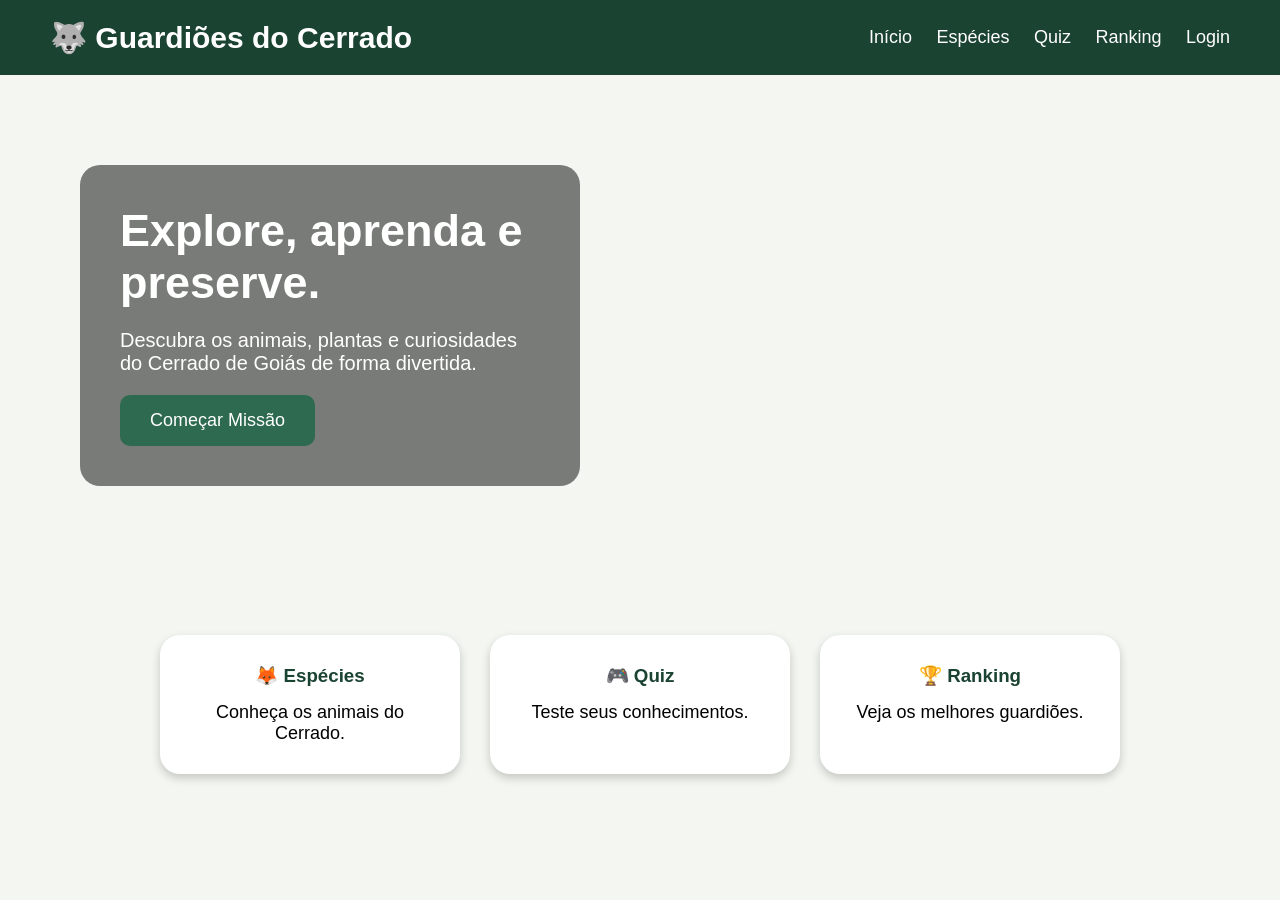
==== index.html @ c3212539 "Revert "Create authenticated home menu and integrate user progress" This reverts commit d0092c7e0112" ====
<!DOCTYPE html>
<html lang="pt-br">
<head>
    <meta charset="UTF-8">
    <meta name="viewport" content="width=device-width, initial-scale=1.0">
    <title>Guardiões do Cerrado</title>

    <link rel="stylesheet" href="style.css">
</head>
<body>

    <!-- MENU -->
    <header>
        <h1>🐺 Guardiões do Cerrado</h1>

        <nav>
            <a href="index.html">Início</a>
            <a href="">Espécies</a>
            <a href="quiz.html">Quiz</a>
            <a href="">Ranking</a>
            <a href="login.html">Login</a>
        </nav>
    </header>

    <!-- BANNER -->
    <section class="banner">

        <div class="texto-banner">
            <h2>Explore, aprenda e preserve.</h2>

            <p>
                Descubra os animais, plantas e curiosidades
                do Cerrado de Goiás de forma divertida.
            </p>

            <a class="botao" href="login.html">Começar Missão</a>
        </div>

    </section>

    <!-- CARDS -->
    <section class="cards">

        <div class="card">
            <h3>🦊 Espécies</h3>
            <p>Conheça os animais do Cerrado.</p>
        </div>

        <div class="card">
            <h3>🎮 Quiz</h3>
            <p>Teste seus conhecimentos.</p>
        </div>

        <div class="card">
            <h3>🏆 Ranking</h3>
            <p>Veja os melhores guardiões.</p>
        </div>

    </section>

</body>
</html>
---- style.css ----
/* RESET */

*{
    margin: 0;
    padding: 0;
    box-sizing: border-box;
}

/* BODY */

body{
    font-family: Arial, Helvetica, sans-serif;
    background-color: #f4f7f1;
}

/* MENU */

header{
    background-color: #1b4332;
    color: white;

    display: flex;
    justify-content: space-between;
    align-items: center;

    padding: 20px 50px;
}

header h1{
    font-size: 30px;
}

nav a{
    color: white;
    text-decoration: none;

    margin-left: 20px;
    font-size: 18px;

    transition: 0.3s;
}

nav a:hover{
    color: #95d5b2;
}

/* BANNER */

.banner{
    height: 500px;

    background-image: url("https://images.unsplash.com/photo-1506744038136-46273834b3fb");

    background-size: cover;
    background-position: center;

    display: flex;
    align-items: center;

    padding-left: 80px;
}

.texto-banner{
    background-color: rgba(0,0,0,0.5);

    padding: 40px;

    border-radius: 20px;

    color: white;

    width: 500px;
}

.texto-banner h2{
    font-size: 45px;
    margin-bottom: 20px;
}

.texto-banner p{
    font-size: 20px;
    margin-bottom: 20px;
}

button{
    background-color: #2d6a4f;
    color: white;

    border: none;

    padding: 15px 30px;

    border-radius: 10px;

    font-size: 18px;

    cursor: pointer;

    transition: 0.3s;
}

button:hover{
    background-color: #40916c;
}

/* CARDS */

.cards{
    display: flex;
    justify-content: center;
    gap: 30px;

    margin-top: 60px;
    padding-bottom: 60px;
}

.card{
    background-color: white;

    width: 300px;

    padding: 30px;

    border-radius: 20px;

    text-align: center;

    box-shadow: 0px 4px 10px rgba(0,0,0,0.2);

    transition: 0.3s;
}

.card:hover{
    transform: translateY(-10px);
}

.card h3{
    margin-bottom: 15px;
    color: #1b4332;
}

.card p{
    font-size: 18px;
}

.botao{
    display: inline-block;
    background-color: #2d6a4f;
    color: white;

    border: none;

    padding: 15px 30px;

    border-radius: 10px;

    font-size: 18px;
    text-decoration: none;

    cursor: pointer;

    transition: 0.3s;
}

.botao:hover{
    background-color: #40916c;
}

/* LOGIN E CADASTRO */

.auth-page{
    min-height: calc(100vh - 78px);
    padding: 70px 50px;

    background:
        linear-gradient(rgba(27,67,50,0.86), rgba(27,67,50,0.76)),
        url("https://images.unsplash.com/photo-1500530855697-b586d89ba3ee");
    background-size: cover;
    background-position: center;

    display: flex;
    align-items: center;
    justify-content: center;
    gap: 45px;
}

.auth-intro{
    width: 430px;
    color: white;
}

.auth-tag{
    display: inline-block;
    background-color: #95d5b2;
    color: #1b4332;

    padding: 8px 14px;
    border-radius: 999px;

    font-weight: bold;
    margin-bottom: 18px;
}

.auth-intro h2{
    font-size: 42px;
    margin-bottom: 18px;
}

.auth-intro p{
    font-size: 19px;
    line-height: 1.6;
}

.auth-container{
    display: flex;
    gap: 28px;
}

.auth-card{
    width: 320px;
    background-color: #ffffff;

    padding: 32px;
    border-radius: 22px;

    box-shadow: 0px 10px 30px rgba(0,0,0,0.28);
}

.auth-card.destaque{
    border-top: 8px solid #95d5b2;
}

.auth-card h3{
    color: #1b4332;
    font-size: 28px;
    margin-bottom: 10px;
}

.auth-card p{
    color: #52796f;
    margin-bottom: 22px;
    line-height: 1.4;
}

.auth-card label{
    display: block;
    color: #1b4332;
    font-weight: bold;
    margin-bottom: 8px;
}

.auth-card input{
    width: 100%;
    padding: 13px 14px;
    margin-bottom: 18px;

    border: 2px solid #d8f3dc;
    border-radius: 10px;

    font-size: 16px;
    outline: none;

    transition: 0.3s;
}

.auth-card input:focus{
    border-color: #40916c;
    box-shadow: 0px 0px 0px 4px rgba(149,213,178,0.32);
}

.auth-card button{
    width: 100%;
    margin-top: 4px;
}

.auth-link{
    display: block;
    margin-top: 16px;

    color: #2d6a4f;
    text-align: center;
    text-decoration: none;
    font-weight: bold;
}

.auth-link:hover{
    color: #40916c;
}

@media (max-width: 1000px){
    .auth-page{
        flex-direction: column;
        align-items: stretch;
    }

    .auth-intro{
        width: 100%;
        text-align: center;
    }

    .auth-container{
        justify-content: center;
        flex-wrap: wrap;
    }
}

@media (max-width: 700px){
    header{
        flex-direction: column;
        gap: 18px;
        padding: 20px;
        text-align: center;
    }

    nav a{
        display: inline-block;
        margin: 6px 8px;
    }

    .banner{
        padding: 30px;
    }

    .texto-banner{
        width: 100%;
    }

    .texto-banner h2,
    .auth-intro h2{
        font-size: 34px;
    }

    .cards{
        flex-direction: column;
        align-items: center;
        padding: 0 20px 50px;
    }

    .auth-page{
        padding: 45px 20px;
    }

    .auth-card{
        width: 100%;
    }
}

.auth-feedback{
    margin-top: 16px;
    font-weight: bold;
    color: white;
}

.auth-feedback.success{
    color: #d8f3dc;
}

.auth-feedback.error{
    color: #ffadad;
}

.quiz-page{
    min-height: calc(100vh - 78px);
    padding: 50px 24px;
}

.quiz-header{
    max-width: 900px;
    margin: 0 auto 30px;
    background-color: #1b4332;
    color: white;
    padding: 28px;
    border-radius: 18px;
}

.quiz-header p{ margin: 10px 0 18px; }

.quiz-container{
    max-width: 900px;
    margin: 0 auto;
    display: grid;
    gap: 18px;
}

.quiz-card{
    background: white;
    border-radius: 18px;
    padding: 24px;
    box-shadow: 0px 4px 12px rgba(0,0,0,0.16);
}

.quiz-card h3{ color: #1b4332; margin-bottom: 14px; }
.quiz-card label{ display:block; margin: 10px 0; font-size: 17px; }

.quiz-resultado{
    font-size: 22px;
    font-weight: bold;
    color: #1b4332;
    text-align: center;
    margin-top: 6px;
}
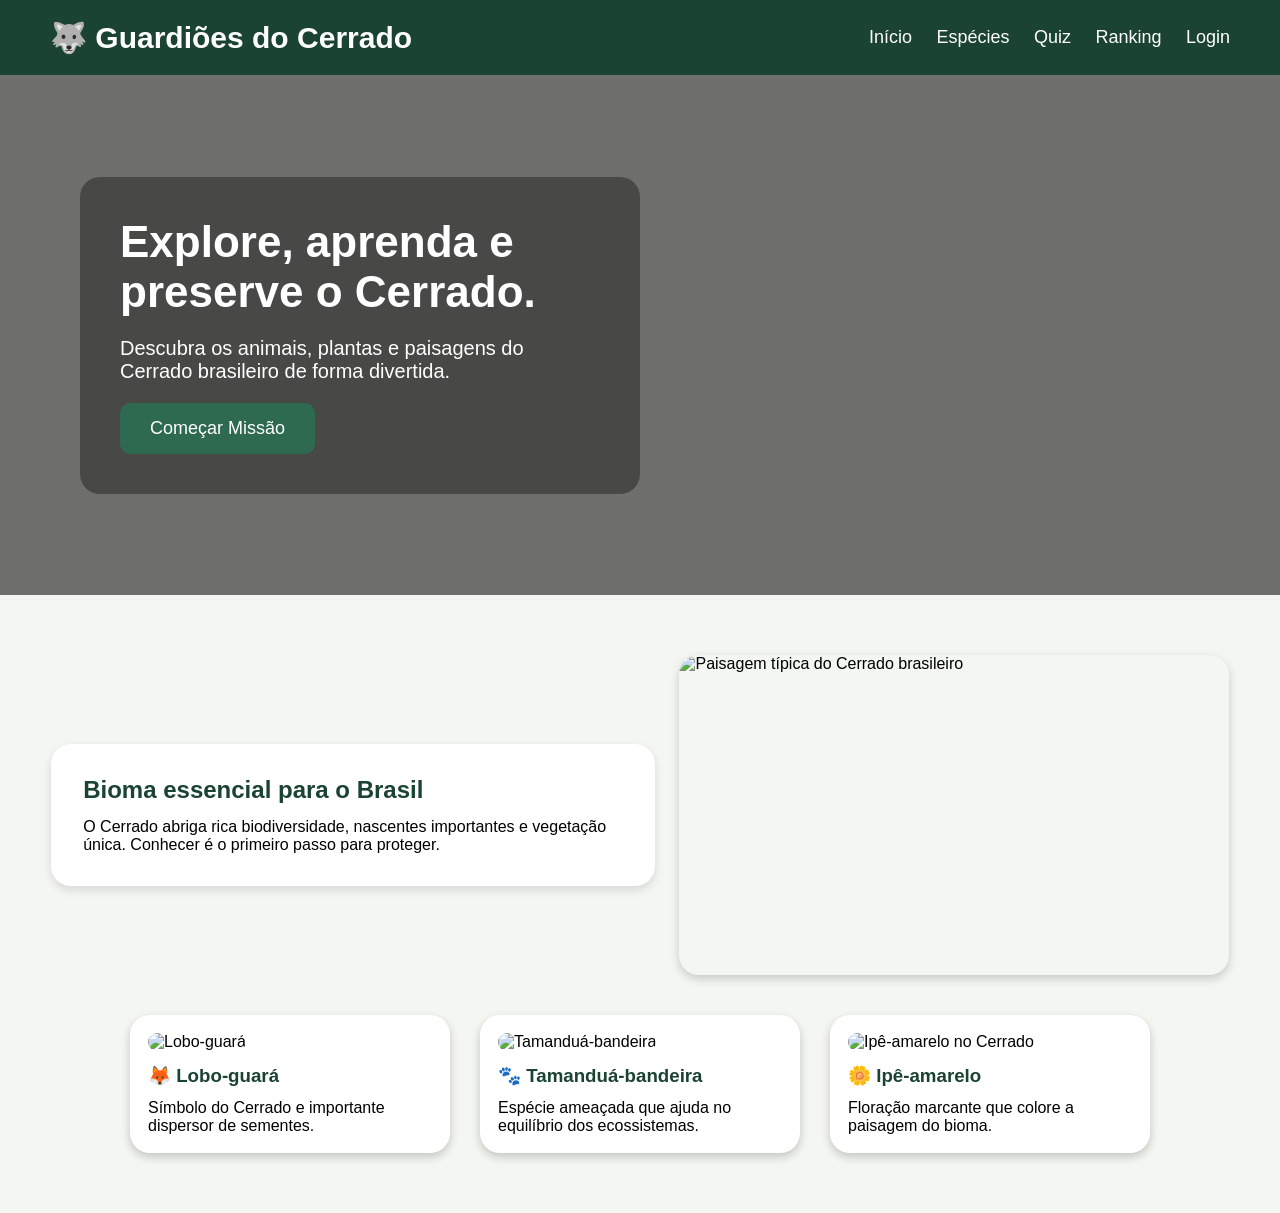
==== commit 46658b57: "Replace site images with real Cerrado photos and improve banner overlay" ====
--- a/index.html
+++ b/index.html
@@ -4,59 +4,59 @@
     <meta charset="UTF-8">
     <meta name="viewport" content="width=device-width, initial-scale=1.0">
     <title>Guardiões do Cerrado</title>
-
     <link rel="stylesheet" href="style.css">
 </head>
 <body>
-
-    <!-- MENU -->
     <header>
         <h1>🐺 Guardiões do Cerrado</h1>
-
         <nav>
-            <a href="index.html">Início</a>
-            <a href="">Espécies</a>
-            <a href="quiz.html">Quiz</a>
-            <a href="">Ranking</a>
-            <a href="login.html">Login</a>
+            <a href="#">Início</a>
+            <a href="#">Espécies</a>
+            <a href="#">Quiz</a>
+            <a href="#">Ranking</a>
+            <a href="#">Login</a>
         </nav>
     </header>
 
-    <!-- BANNER -->
     <section class="banner">
-
         <div class="texto-banner">
-            <h2>Explore, aprenda e preserve.</h2>
-
+            <h2>Explore, aprenda e preserve o Cerrado.</h2>
             <p>
-                Descubra os animais, plantas e curiosidades
-                do Cerrado de Goiás de forma divertida.
+                Descubra os animais, plantas e paisagens do Cerrado brasileiro de forma divertida.
             </p>
-
-            <a class="botao" href="login.html">Começar Missão</a>
+            <button>Começar Missão</button>
         </div>
-
     </section>
 
-    <!-- CARDS -->
+    <section class="destaque-cerrado">
+        <div class="destaque-texto">
+            <h2>Bioma essencial para o Brasil</h2>
+            <p>
+                O Cerrado abriga rica biodiversidade, nascentes importantes e vegetação única.
+                Conhecer é o primeiro passo para proteger.
+            </p>
+        </div>
+        <img src="https://images.unsplash.com/photo-1472396961693-142e6e269027?auto=format&fit=crop&w=1400&q=80" alt="Paisagem típica do Cerrado brasileiro">
+    </section>
+
     <section class="cards">
-
         <div class="card">
-            <h3>🦊 Espécies</h3>
-            <p>Conheça os animais do Cerrado.</p>
+            <img src="https://upload.wikimedia.org/wikipedia/commons/5/58/Chrysocyon_brachyurus.jpg" alt="Lobo-guará">
+            <h3>🦊 Lobo-guará</h3>
+            <p>Símbolo do Cerrado e importante dispersor de sementes.</p>
         </div>
 
         <div class="card">
-            <h3>🎮 Quiz</h3>
-            <p>Teste seus conhecimentos.</p>
+            <img src="https://upload.wikimedia.org/wikipedia/commons/2/2a/Myrmecophaga_tridactyla2.jpg" alt="Tamanduá-bandeira">
+            <h3>🐾 Tamanduá-bandeira</h3>
+            <p>Espécie ameaçada que ajuda no equilíbrio dos ecossistemas.</p>
         </div>
 
         <div class="card">
-            <h3>🏆 Ranking</h3>
-            <p>Veja os melhores guardiões.</p>
+            <img src="https://upload.wikimedia.org/wikipedia/commons/5/51/Handroanthus_albus_IP%C3%8A-AMARELO.JPG" alt="Ipê-amarelo no Cerrado">
+            <h3>🌼 Ipê-amarelo</h3>
+            <p>Floração marcante que colore a paisagem do bioma.</p>
         </div>
-
     </section>
-
 </body>
-</html>+</html>
--- a/style.css
+++ b/style.css
@@ -1,401 +1,160 @@
-/* RESET */
-
-*{
-    margin: 0;
-    padding: 0;
-    box-sizing: border-box;
-}
-
-/* BODY */
-
-body{
-    font-family: Arial, Helvetica, sans-serif;
-    background-color: #f4f7f1;
-}
-
-/* MENU */
-
-header{
-    background-color: #1b4332;
-    color: white;
-
-    display: flex;
-    justify-content: space-between;
-    align-items: center;
-
-    padding: 20px 50px;
-}
-
-header h1{
-    font-size: 30px;
-}
-
-nav a{
-    color: white;
-    text-decoration: none;
-
-    margin-left: 20px;
-    font-size: 18px;
-
-    transition: 0.3s;
-}
-
-nav a:hover{
-    color: #95d5b2;
-}
-
-/* BANNER */
-
-.banner{
-    height: 500px;
-
-    background-image: url("https://images.unsplash.com/photo-1506744038136-46273834b3fb");
-
-    background-size: cover;
-    background-position: center;
-
-    display: flex;
-    align-items: center;
-
-    padding-left: 80px;
-}
-
-.texto-banner{
-    background-color: rgba(0,0,0,0.5);
-
-    padding: 40px;
-
-    border-radius: 20px;
-
-    color: white;
-
-    width: 500px;
-}
-
-.texto-banner h2{
-    font-size: 45px;
-    margin-bottom: 20px;
-}
-
-.texto-banner p{
-    font-size: 20px;
-    margin-bottom: 20px;
-}
-
-button{
-    background-color: #2d6a4f;
-    color: white;
-
-    border: none;
-
-    padding: 15px 30px;
-
-    border-radius: 10px;
-
-    font-size: 18px;
-
-    cursor: pointer;
-
-    transition: 0.3s;
-}
-
-button:hover{
-    background-color: #40916c;
-}
-
-/* CARDS */
-
-.cards{
-    display: flex;
-    justify-content: center;
-    gap: 30px;
-
-    margin-top: 60px;
-    padding-bottom: 60px;
-}
-
-.card{
-    background-color: white;
-
-    width: 300px;
-
-    padding: 30px;
-
-    border-radius: 20px;
-
-    text-align: center;
-
-    box-shadow: 0px 4px 10px rgba(0,0,0,0.2);
-
-    transition: 0.3s;
-}
-
-.card:hover{
-    transform: translateY(-10px);
-}
-
-.card h3{
-    margin-bottom: 15px;
-    color: #1b4332;
-}
-
-.card p{
-    font-size: 18px;
-}
-
-.botao{
-    display: inline-block;
-    background-color: #2d6a4f;
-    color: white;
-
-    border: none;
-
-    padding: 15px 30px;
-
-    border-radius: 10px;
-
-    font-size: 18px;
-    text-decoration: none;
-
-    cursor: pointer;
-
-    transition: 0.3s;
-}
-
-.botao:hover{
-    background-color: #40916c;
-}
-
-/* LOGIN E CADASTRO */
-
-.auth-page{
-    min-height: calc(100vh - 78px);
-    padding: 70px 50px;
-
-    background:
-        linear-gradient(rgba(27,67,50,0.86), rgba(27,67,50,0.76)),
-        url("https://images.unsplash.com/photo-1500530855697-b586d89ba3ee");
-    background-size: cover;
-    background-position: center;
-
-    display: flex;
-    align-items: center;
-    justify-content: center;
-    gap: 45px;
-}
-
-.auth-intro{
-    width: 430px;
-    color: white;
-}
-
-.auth-tag{
-    display: inline-block;
-    background-color: #95d5b2;
-    color: #1b4332;
-
-    padding: 8px 14px;
-    border-radius: 999px;
-
-    font-weight: bold;
-    margin-bottom: 18px;
-}
-
-.auth-intro h2{
-    font-size: 42px;
-    margin-bottom: 18px;
-}
-
-.auth-intro p{
-    font-size: 19px;
-    line-height: 1.6;
-}
-
-.auth-container{
-    display: flex;
-    gap: 28px;
-}
-
-.auth-card{
-    width: 320px;
-    background-color: #ffffff;
-
-    padding: 32px;
-    border-radius: 22px;
-
-    box-shadow: 0px 10px 30px rgba(0,0,0,0.28);
-}
-
-.auth-card.destaque{
-    border-top: 8px solid #95d5b2;
-}
-
-.auth-card h3{
-    color: #1b4332;
-    font-size: 28px;
-    margin-bottom: 10px;
-}
-
-.auth-card p{
-    color: #52796f;
-    margin-bottom: 22px;
-    line-height: 1.4;
-}
-
-.auth-card label{
-    display: block;
-    color: #1b4332;
-    font-weight: bold;
-    margin-bottom: 8px;
-}
-
-.auth-card input{
-    width: 100%;
-    padding: 13px 14px;
-    margin-bottom: 18px;
-
-    border: 2px solid #d8f3dc;
-    border-radius: 10px;
-
-    font-size: 16px;
-    outline: none;
-
-    transition: 0.3s;
-}
-
-.auth-card input:focus{
-    border-color: #40916c;
-    box-shadow: 0px 0px 0px 4px rgba(149,213,178,0.32);
-}
-
-.auth-card button{
-    width: 100%;
-    margin-top: 4px;
-}
-
-.auth-link{
-    display: block;
-    margin-top: 16px;
-
-    color: #2d6a4f;
-    text-align: center;
-    text-decoration: none;
-    font-weight: bold;
-}
-
-.auth-link:hover{
-    color: #40916c;
-}
-
-@media (max-width: 1000px){
-    .auth-page{
-        flex-direction: column;
-        align-items: stretch;
-    }
-
-    .auth-intro{
-        width: 100%;
-        text-align: center;
-    }
-
-    .auth-container{
-        justify-content: center;
-        flex-wrap: wrap;
-    }
-}
-
-@media (max-width: 700px){
-    header{
-        flex-direction: column;
-        gap: 18px;
-        padding: 20px;
-        text-align: center;
-    }
-
-    nav a{
-        display: inline-block;
-        margin: 6px 8px;
-    }
-
-    .banner{
-        padding: 30px;
-    }
-
-    .texto-banner{
-        width: 100%;
-    }
-
-    .texto-banner h2,
-    .auth-intro h2{
-        font-size: 34px;
-    }
-
-    .cards{
-        flex-direction: column;
-        align-items: center;
-        padding: 0 20px 50px;
-    }
-
-    .auth-page{
-        padding: 45px 20px;
-    }
-
-    .auth-card{
-        width: 100%;
-    }
-}
-
-.auth-feedback{
-    margin-top: 16px;
-    font-weight: bold;
-    color: white;
+*{
+    margin: 0;
+    padding: 0;
+    box-sizing: border-box;
 }
 
-.auth-feedback.success{
-    color: #d8f3dc;
+body{
+    font-family: Arial, Helvetica, sans-serif;
+    background-color: #f4f7f1;
 }
 
-.auth-feedback.error{
-    color: #ffadad;
+header{
+    background-color: #1b4332;
+    color: white;
+    display: flex;
+    justify-content: space-between;
+    align-items: center;
+    padding: 20px 50px;
 }
 
-.quiz-page{
-    min-height: calc(100vh - 78px);
-    padding: 50px 24px;
+header h1{ font-size: 30px; }
+
+nav a{
+    color: white;
+    text-decoration: none;
+    margin-left: 20px;
+    font-size: 18px;
+    transition: 0.3s;
 }
 
-.quiz-header{
-    max-width: 900px;
-    margin: 0 auto 30px;
-    background-color: #1b4332;
-    color: white;
-    padding: 28px;
-    border-radius: 18px;
+nav a:hover{ color: #95d5b2; }
+
+.banner{
+    min-height: 520px;
+    background-image:
+        linear-gradient(rgba(0,0,0,0.55), rgba(0,0,0,0.55)),
+        url("https://images.unsplash.com/photo-1511497584788-876760111969?auto=format&fit=crop&w=1800&q=80");
+    background-size: cover;
+    background-position: center;
+    display: flex;
+    align-items: center;
+    padding: 30px 80px;
 }
 
-.quiz-header p{ margin: 10px 0 18px; }
-
-.quiz-container{
-    max-width: 900px;
-    margin: 0 auto;
-    display: grid;
-    gap: 18px;
+.texto-banner{
+    background-color: rgba(0,0,0,0.35);
+    padding: 40px;
+    border-radius: 20px;
+    color: white;
+    width: 560px;
 }
 
-.quiz-card{
-    background: white;
-    border-radius: 18px;
-    padding: 24px;
-    box-shadow: 0px 4px 12px rgba(0,0,0,0.16);
+.texto-banner h2{
+    font-size: 44px;
+    margin-bottom: 20px;
 }
 
-.quiz-card h3{ color: #1b4332; margin-bottom: 14px; }
-.quiz-card label{ display:block; margin: 10px 0; font-size: 17px; }
+.texto-banner p{
+    font-size: 20px;
+    margin-bottom: 20px;
+}
 
-.quiz-resultado{
-    font-size: 22px;
-    font-weight: bold;
+button{
+    background-color: #2d6a4f;
+    color: white;
+    border: none;
+    padding: 15px 30px;
+    border-radius: 10px;
+    font-size: 18px;
+    cursor: pointer;
+    transition: 0.3s;
+}
+
+button:hover{ background-color: #40916c; }
+
+.destaque-cerrado{
+    margin: 60px auto 20px;
+    width: min(1200px, 92%);
+    display: grid;
+    grid-template-columns: 1.1fr 1fr;
+    gap: 24px;
+    align-items: center;
+}
+
+.destaque-texto{
+    background: white;
+    padding: 32px;
+    border-radius: 20px;
+    box-shadow: 0 4px 10px rgba(0,0,0,0.12);
+}
+
+.destaque-texto h2{
     color: #1b4332;
-    text-align: center;
-    margin-top: 6px;
+    margin-bottom: 14px;
 }
+
+.destaque-cerrado img{
+    width: 100%;
+    height: 320px;
+    object-fit: cover;
+    border-radius: 20px;
+    box-shadow: 0 4px 10px rgba(0,0,0,0.18);
+}
+
+.cards{
+    display: flex;
+    justify-content: center;
+    gap: 30px;
+    margin-top: 40px;
+    padding: 0 24px 60px;
+    flex-wrap: wrap;
+}
+
+.card{
+    background-color: white;
+    width: 320px;
+    padding: 18px;
+    border-radius: 20px;
+    text-align: left;
+    box-shadow: 0px 4px 10px rgba(0,0,0,0.2);
+    transition: 0.3s;
+}
+
+.card:hover{ transform: translateY(-10px); }
+
+.card img{
+    width: 100%;
+    height: 190px;
+    object-fit: cover;
+    border-radius: 14px;
+    margin-bottom: 14px;
+}
+
+.card h3{
+    margin-bottom: 12px;
+    color: #1b4332;
+}
+
+@media (max-width: 900px){
+    header{
+        flex-direction: column;
+        gap: 12px;
+        padding: 20px;
+    }
+
+    nav a{ margin: 0 8px; }
+
+    .banner{ padding: 20px; }
+
+    .texto-banner{
+        width: 100%;
+        max-width: 100%;
+    }
+
+    .texto-banner h2{ font-size: 34px; }
+
+    .destaque-cerrado{
+        grid-template-columns: 1fr;
+    }
+}
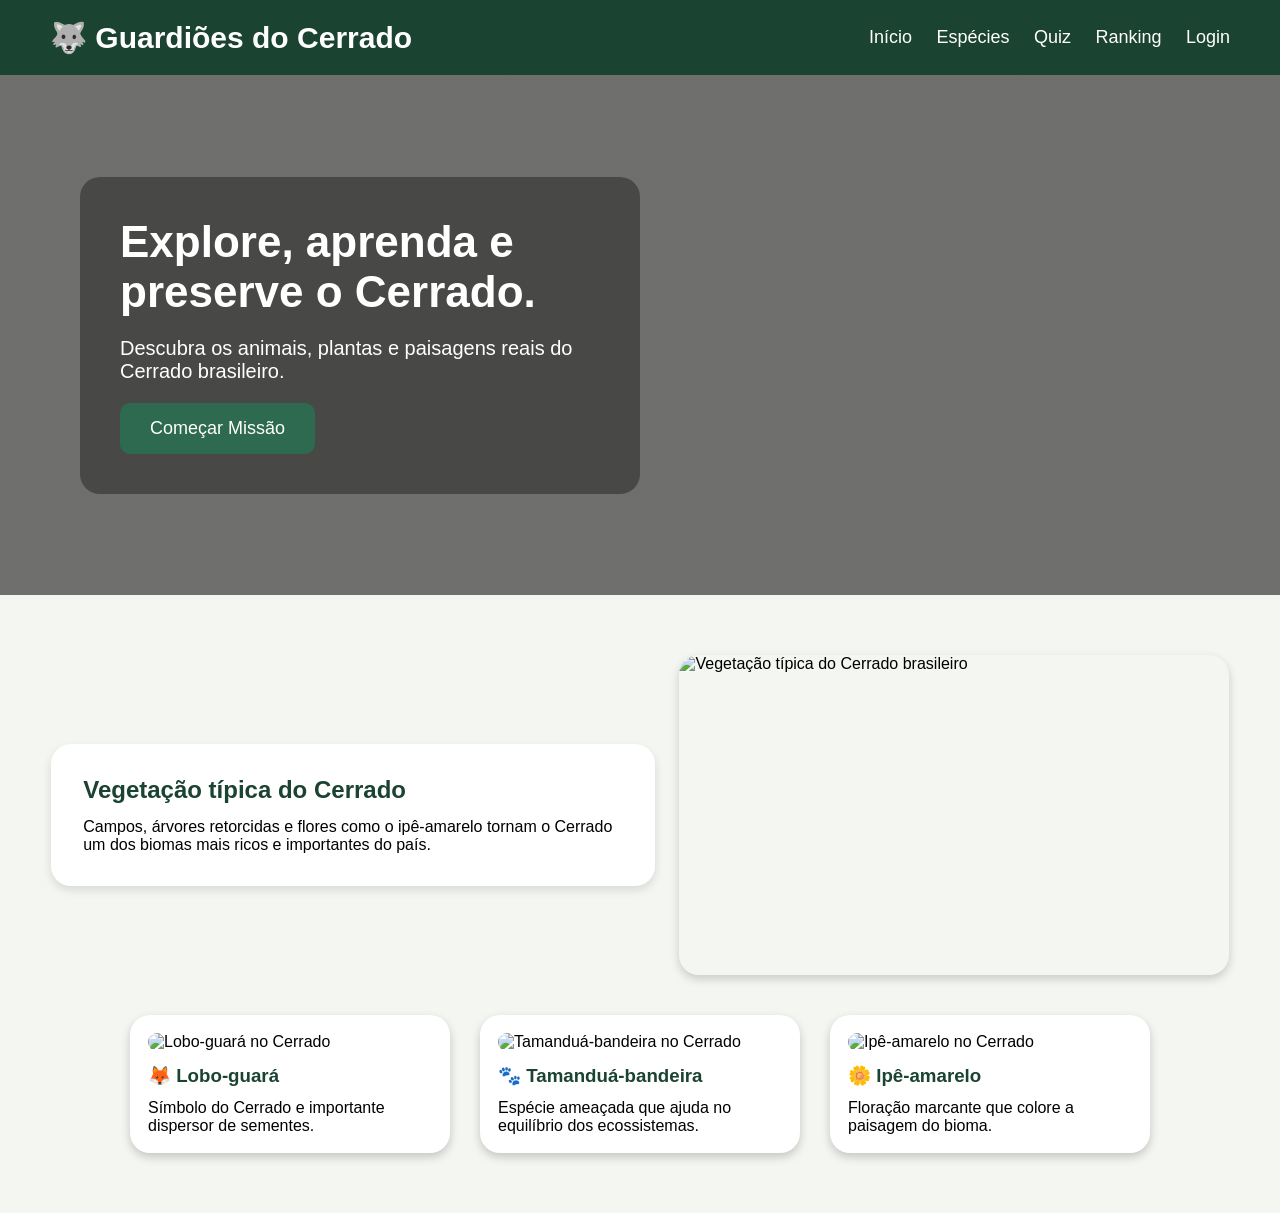
==== commit 303b5e53: "Replace all homepage images with real Cerrado references and stable links" ====
--- a/index.html
+++ b/index.html
@@ -22,7 +22,7 @@
         <div class="texto-banner">
             <h2>Explore, aprenda e preserve o Cerrado.</h2>
             <p>
-                Descubra os animais, plantas e paisagens do Cerrado brasileiro de forma divertida.
+                Descubra os animais, plantas e paisagens reais do Cerrado brasileiro.
             </p>
             <button>Começar Missão</button>
         </div>
@@ -30,24 +30,24 @@
 
     <section class="destaque-cerrado">
         <div class="destaque-texto">
-            <h2>Bioma essencial para o Brasil</h2>
+            <h2>Vegetação típica do Cerrado</h2>
             <p>
-                O Cerrado abriga rica biodiversidade, nascentes importantes e vegetação única.
-                Conhecer é o primeiro passo para proteger.
+                Campos, árvores retorcidas e flores como o ipê-amarelo tornam o Cerrado
+                um dos biomas mais ricos e importantes do país.
             </p>
         </div>
-        <img src="https://images.unsplash.com/photo-1472396961693-142e6e269027?auto=format&fit=crop&w=1400&q=80" alt="Paisagem típica do Cerrado brasileiro">
+        <img src="https://upload.wikimedia.org/wikipedia/commons/9/9b/Cerrado.jpg" alt="Vegetação típica do Cerrado brasileiro">
     </section>
 
     <section class="cards">
         <div class="card">
-            <img src="https://upload.wikimedia.org/wikipedia/commons/5/58/Chrysocyon_brachyurus.jpg" alt="Lobo-guará">
+            <img src="https://upload.wikimedia.org/wikipedia/commons/5/58/Chrysocyon_brachyurus.jpg" alt="Lobo-guará no Cerrado">
             <h3>🦊 Lobo-guará</h3>
             <p>Símbolo do Cerrado e importante dispersor de sementes.</p>
         </div>
 
         <div class="card">
-            <img src="https://upload.wikimedia.org/wikipedia/commons/2/2a/Myrmecophaga_tridactyla2.jpg" alt="Tamanduá-bandeira">
+            <img src="https://upload.wikimedia.org/wikipedia/commons/2/2a/Myrmecophaga_tridactyla2.jpg" alt="Tamanduá-bandeira no Cerrado">
             <h3>🐾 Tamanduá-bandeira</h3>
             <p>Espécie ameaçada que ajuda no equilíbrio dos ecossistemas.</p>
         </div>
--- a/style.css
+++ b/style.css
@@ -34,7 +34,7 @@
     min-height: 520px;
     background-image:
         linear-gradient(rgba(0,0,0,0.55), rgba(0,0,0,0.55)),
-        url("https://images.unsplash.com/photo-1511497584788-876760111969?auto=format&fit=crop&w=1800&q=80");
+        url("https://upload.wikimedia.org/wikipedia/commons/a/a9/Cerrado_Brazil.jpg");
     background-size: cover;
     background-position: center;
     display: flex;
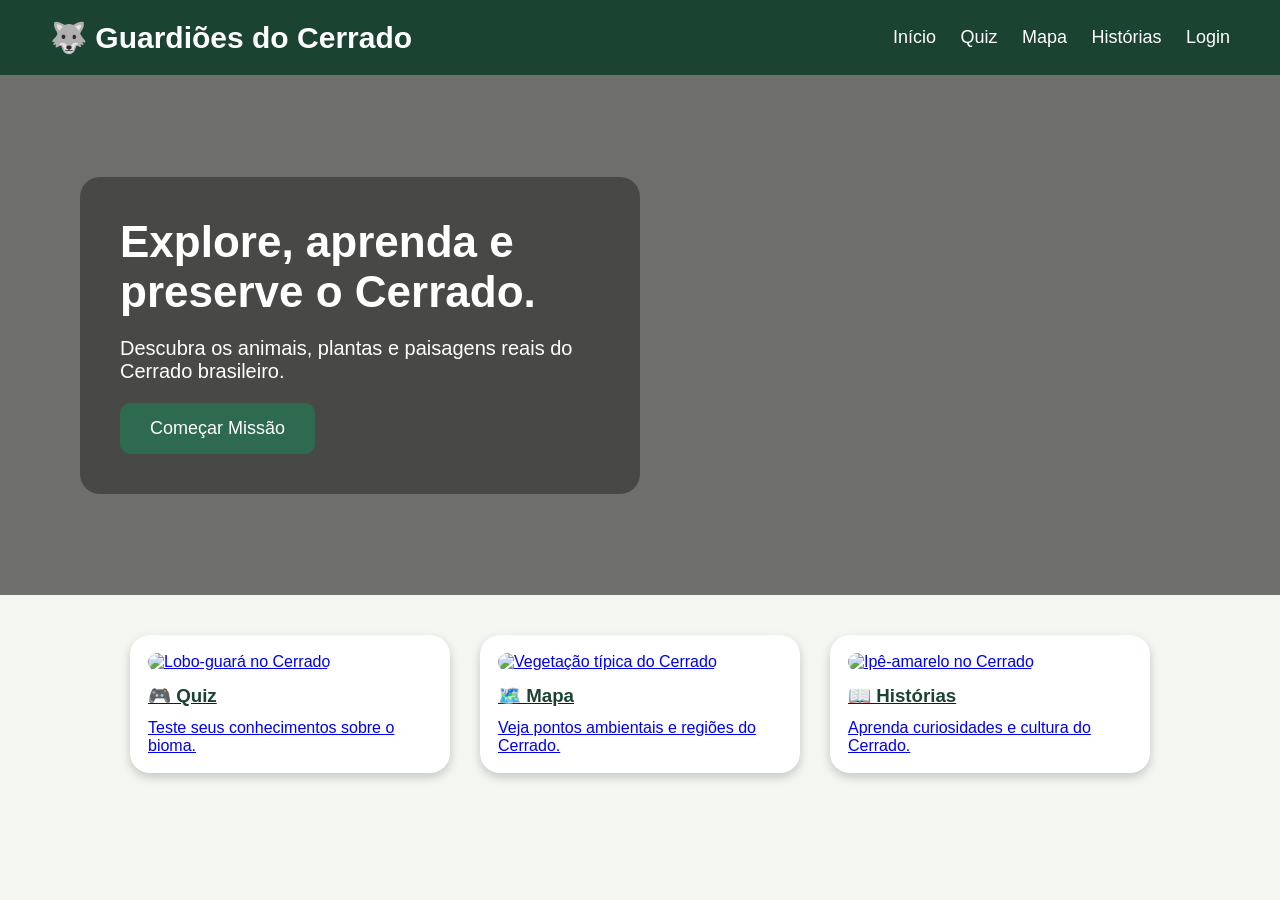
==== commit e1303502: "Fix broken navigation and restore working login/page routes" ====
--- a/index.html
+++ b/index.html
@@ -10,53 +10,38 @@
     <header>
         <h1>🐺 Guardiões do Cerrado</h1>
         <nav>
-            <a href="#">Início</a>
-            <a href="#">Espécies</a>
-            <a href="#">Quiz</a>
-            <a href="#">Ranking</a>
-            <a href="#">Login</a>
+            <a href="/">Início</a>
+            <a href="/quiz">Quiz</a>
+            <a href="/mapa">Mapa</a>
+            <a href="/historias">Histórias</a>
+            <a href="/login">Login</a>
         </nav>
     </header>
 
     <section class="banner">
         <div class="texto-banner">
             <h2>Explore, aprenda e preserve o Cerrado.</h2>
-            <p>
-                Descubra os animais, plantas e paisagens reais do Cerrado brasileiro.
-            </p>
-            <button>Começar Missão</button>
+            <p>Descubra os animais, plantas e paisagens reais do Cerrado brasileiro.</p>
+            <a class="botao" href="/login">Começar Missão</a>
         </div>
     </section>
 
-    <section class="destaque-cerrado">
-        <div class="destaque-texto">
-            <h2>Vegetação típica do Cerrado</h2>
-            <p>
-                Campos, árvores retorcidas e flores como o ipê-amarelo tornam o Cerrado
-                um dos biomas mais ricos e importantes do país.
-            </p>
-        </div>
-        <img src="https://upload.wikimedia.org/wikipedia/commons/9/9b/Cerrado.jpg" alt="Vegetação típica do Cerrado brasileiro">
-    </section>
-
     <section class="cards">
-        <div class="card">
+        <a class="card" href="/quiz">
             <img src="https://upload.wikimedia.org/wikipedia/commons/5/58/Chrysocyon_brachyurus.jpg" alt="Lobo-guará no Cerrado">
-            <h3>🦊 Lobo-guará</h3>
-            <p>Símbolo do Cerrado e importante dispersor de sementes.</p>
-        </div>
-
-        <div class="card">
-            <img src="https://upload.wikimedia.org/wikipedia/commons/2/2a/Myrmecophaga_tridactyla2.jpg" alt="Tamanduá-bandeira no Cerrado">
-            <h3>🐾 Tamanduá-bandeira</h3>
-            <p>Espécie ameaçada que ajuda no equilíbrio dos ecossistemas.</p>
-        </div>
-
-        <div class="card">
+            <h3>🎮 Quiz</h3>
+            <p>Teste seus conhecimentos sobre o bioma.</p>
+        </a>
+        <a class="card" href="/mapa">
+            <img src="https://upload.wikimedia.org/wikipedia/commons/9/9b/Cerrado.jpg" alt="Vegetação típica do Cerrado">
+            <h3>🗺️ Mapa</h3>
+            <p>Veja pontos ambientais e regiões do Cerrado.</p>
+        </a>
+        <a class="card" href="/historias">
             <img src="https://upload.wikimedia.org/wikipedia/commons/5/51/Handroanthus_albus_IP%C3%8A-AMARELO.JPG" alt="Ipê-amarelo no Cerrado">
-            <h3>🌼 Ipê-amarelo</h3>
-            <p>Floração marcante que colore a paisagem do bioma.</p>
-        </div>
+            <h3>📖 Histórias</h3>
+            <p>Aprenda curiosidades e cultura do Cerrado.</p>
+        </a>
     </section>
 </body>
 </html>
--- a/style.css
+++ b/style.css
@@ -158,3 +158,17 @@
         grid-template-columns: 1fr;
     }
 }
+
+.botao{display:inline-block;background-color:#2d6a4f;color:#fff;border:none;padding:15px 30px;border-radius:10px;font-size:18px;text-decoration:none;transition:.3s;}
+.botao:hover{background-color:#40916c;}
+
+.auth-page{min-height:calc(100vh - 80px);padding:40px 20px;display:flex;gap:20px;justify-content:center;align-items:flex-start;background:linear-gradient(rgba(27,67,50,.75),rgba(27,67,50,.75)),url("https://upload.wikimedia.org/wikipedia/commons/a/a9/Cerrado_Brazil.jpg") center/cover;}
+.auth-intro{max-width:420px;color:#fff;}
+.auth-tag{display:inline-block;background:#ffd166;color:#3f2f00;padding:6px 12px;border-radius:999px;margin-bottom:12px;font-weight:bold;}
+.auth-container{display:flex;flex-wrap:wrap;gap:16px;}
+.auth-card{background:#fff;padding:24px;border-radius:16px;box-shadow:0 8px 20px rgba(0,0,0,.2);width:min(360px,100%);}
+.auth-card label{display:block;margin:10px 0 6px;color:#1b4332;font-weight:bold;}
+.auth-card input{width:100%;padding:12px;border:2px solid #d8f3dc;border-radius:10px;}
+.auth-feedback{margin-top:12px;font-weight:bold;}
+.auth-feedback.success{color:#2d6a4f;}
+.auth-feedback.error{color:#b00020;}
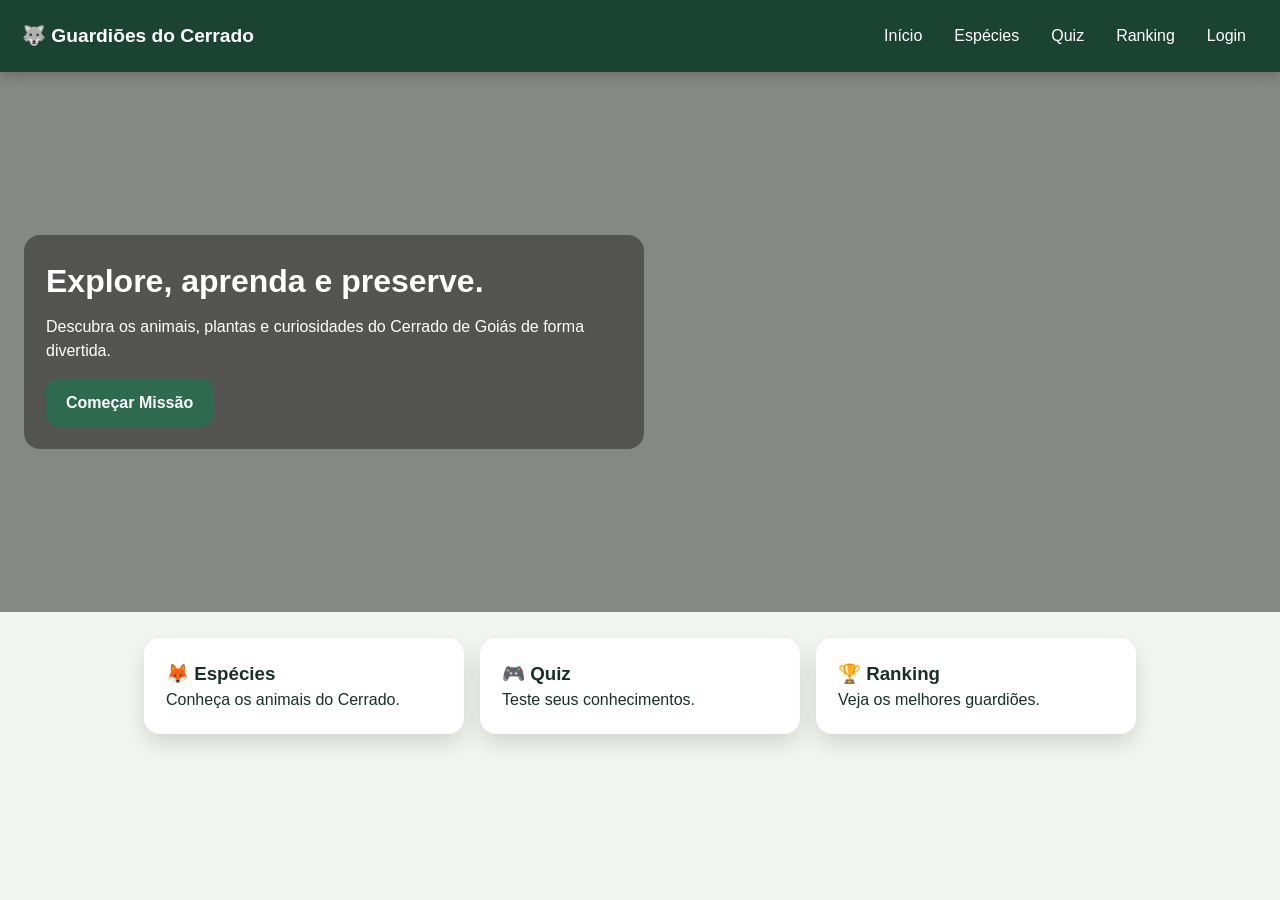
==== commit 43cca053: "Revert "Replace site images with real Cerrado photos and improve banner overlay" This reverts commit" ====
--- a/index.html
+++ b/index.html
@@ -4,44 +4,59 @@
     <meta charset="UTF-8">
     <meta name="viewport" content="width=device-width, initial-scale=1.0">
     <title>Guardiões do Cerrado</title>
+
     <link rel="stylesheet" href="style.css">
 </head>
 <body>
+
+    <!-- MENU -->
     <header>
         <h1>🐺 Guardiões do Cerrado</h1>
+
         <nav>
-            <a href="/">Início</a>
-            <a href="/quiz">Quiz</a>
-            <a href="/mapa">Mapa</a>
-            <a href="/historias">Histórias</a>
-            <a href="/login">Login</a>
+            <a href="index.html">Início</a>
+            <a href="">Espécies</a>
+            <a href="quiz.html">Quiz</a>
+            <a href="">Ranking</a>
+            <a href="login.html">Login</a>
         </nav>
     </header>
 
+    <!-- BANNER -->
     <section class="banner">
+
         <div class="texto-banner">
-            <h2>Explore, aprenda e preserve o Cerrado.</h2>
-            <p>Descubra os animais, plantas e paisagens reais do Cerrado brasileiro.</p>
-            <a class="botao" href="/login">Começar Missão</a>
+            <h2>Explore, aprenda e preserve.</h2>
+
+            <p>
+                Descubra os animais, plantas e curiosidades
+                do Cerrado de Goiás de forma divertida.
+            </p>
+
+            <a class="botao" href="login.html">Começar Missão</a>
         </div>
+
     </section>
 
+    <!-- CARDS -->
     <section class="cards">
-        <a class="card" href="/quiz">
-            <img src="https://upload.wikimedia.org/wikipedia/commons/5/58/Chrysocyon_brachyurus.jpg" alt="Lobo-guará no Cerrado">
+
+        <div class="card">
+            <h3>🦊 Espécies</h3>
+            <p>Conheça os animais do Cerrado.</p>
+        </div>
+
+        <div class="card">
             <h3>🎮 Quiz</h3>
-            <p>Teste seus conhecimentos sobre o bioma.</p>
-        </a>
-        <a class="card" href="/mapa">
-            <img src="https://upload.wikimedia.org/wikipedia/commons/9/9b/Cerrado.jpg" alt="Vegetação típica do Cerrado">
-            <h3>🗺️ Mapa</h3>
-            <p>Veja pontos ambientais e regiões do Cerrado.</p>
-        </a>
-        <a class="card" href="/historias">
-            <img src="https://upload.wikimedia.org/wikipedia/commons/5/51/Handroanthus_albus_IP%C3%8A-AMARELO.JPG" alt="Ipê-amarelo no Cerrado">
-            <h3>📖 Histórias</h3>
-            <p>Aprenda curiosidades e cultura do Cerrado.</p>
-        </a>
+            <p>Teste seus conhecimentos.</p>
+        </div>
+
+        <div class="card">
+            <h3>🏆 Ranking</h3>
+            <p>Veja os melhores guardiões.</p>
+        </div>
+
     </section>
+
 </body>
-</html>
+</html>
--- a/style.css
+++ b/style.css
@@ -1,174 +1,546 @@
-*{
-    margin: 0;
-    padding: 0;
-    box-sizing: border-box;
-}
-
-body{
-    font-family: Arial, Helvetica, sans-serif;
-    background-color: #f4f7f1;
-}
-
-header{
-    background-color: #1b4332;
-    color: white;
-    display: flex;
-    justify-content: space-between;
-    align-items: center;
-    padding: 20px 50px;
-}
-
-header h1{ font-size: 30px; }
-
-nav a{
-    color: white;
-    text-decoration: none;
-    margin-left: 20px;
-    font-size: 18px;
-    transition: 0.3s;
-}
-
-nav a:hover{ color: #95d5b2; }
-
-.banner{
-    min-height: 520px;
-    background-image:
-        linear-gradient(rgba(0,0,0,0.55), rgba(0,0,0,0.55)),
-        url("https://upload.wikimedia.org/wikipedia/commons/a/a9/Cerrado_Brazil.jpg");
-    background-size: cover;
-    background-position: center;
-    display: flex;
-    align-items: center;
-    padding: 30px 80px;
-}
-
-.texto-banner{
-    background-color: rgba(0,0,0,0.35);
-    padding: 40px;
-    border-radius: 20px;
-    color: white;
-    width: 560px;
-}
-
-.texto-banner h2{
-    font-size: 44px;
-    margin-bottom: 20px;
-}
-
-.texto-banner p{
-    font-size: 20px;
-    margin-bottom: 20px;
-}
-
-button{
-    background-color: #2d6a4f;
-    color: white;
-    border: none;
-    padding: 15px 30px;
-    border-radius: 10px;
-    font-size: 18px;
-    cursor: pointer;
-    transition: 0.3s;
-}
-
-button:hover{ background-color: #40916c; }
-
-.destaque-cerrado{
-    margin: 60px auto 20px;
-    width: min(1200px, 92%);
-    display: grid;
-    grid-template-columns: 1.1fr 1fr;
-    gap: 24px;
-    align-items: center;
-}
-
-.destaque-texto{
-    background: white;
-    padding: 32px;
-    border-radius: 20px;
-    box-shadow: 0 4px 10px rgba(0,0,0,0.12);
-}
-
-.destaque-texto h2{
-    color: #1b4332;
-    margin-bottom: 14px;
-}
-
-.destaque-cerrado img{
+/* ==============================
+   Guardiões do Cerrado - CSS
+   Responsivo mobile-first
+=================================*/
+
+:root {
+  --verde-900: #1b4332;
+  --verde-700: #2d6a4f;
+  --verde-500: #40916c;
+  --verde-200: #d8f3dc;
+  --amarelo: #ffd166;
+  --marrom: #7f5539;
+  --bg: #f4f7f1;
+  --texto: #183126;
+  --branco: #ffffff;
+  --sombra: 0 10px 24px rgba(0, 0, 0, 0.14);
+}
+
+* {
+  margin: 0;
+  padding: 0;
+  box-sizing: border-box;
+}
+
+html, body {
+  width: 100%;
+}
+
+body {
+  font-family: "Poppins", Arial, Helvetica, sans-serif;
+  color: var(--texto);
+  background: var(--bg);
+  line-height: 1.5;
+}
+
+img {
+  max-width: 100%;
+  height: auto;
+  display: block;
+}
+
+/* HEADER / NAV */
+header {
+  position: sticky;
+  top: 0;
+  z-index: 1000;
+  background: var(--verde-900);
+  color: var(--branco);
+  display: flex;
+  align-items: center;
+  justify-content: space-between;
+  gap: 16px;
+  padding: 14px 22px;
+  box-shadow: 0 4px 12px rgba(0, 0, 0, 0.2);
+}
+
+header h1 {
+  font-size: 1.2rem;
+}
+
+nav {
+  display: flex;
+  flex-wrap: wrap;
+  gap: 8px;
+  justify-content: flex-end;
+}
+
+nav a {
+  color: var(--branco);
+  text-decoration: none;
+  padding: 10px 12px;
+  border-radius: 10px;
+  font-weight: 500;
+  transition: background 0.2s ease, transform 0.2s ease;
+}
+
+nav a:hover {
+  background: rgba(255, 255, 255, 0.15);
+  transform: translateY(-1px);
+}
+
+/* BOTÕES (toque melhorado) */
+button,
+.botao {
+  min-height: 48px;
+  padding: 12px 20px;
+  border-radius: 12px;
+  border: none;
+  background: var(--verde-700);
+  color: var(--branco);
+  font-size: 1rem;
+  font-weight: 600;
+  text-decoration: none;
+  display: inline-flex;
+  align-items: center;
+  justify-content: center;
+  cursor: pointer;
+  transition: transform 0.2s ease, background 0.2s ease, box-shadow 0.2s ease;
+}
+
+button:hover,
+.botao:hover {
+  background: var(--verde-500);
+  transform: translateY(-2px);
+  box-shadow: 0 6px 16px rgba(64, 145, 108, 0.35);
+}
+
+/* INDEX */
+.banner {
+  min-height: 60vh;
+  background-image: linear-gradient(rgba(0, 0, 0, 0.45), rgba(0, 0, 0, 0.45)),
+    url("https://images.unsplash.com/photo-1506744038136-46273834b3fb");
+  background-size: cover;
+  background-position: center;
+  display: flex;
+  align-items: center;
+  padding: 24px;
+}
+
+.texto-banner {
+  max-width: 620px;
+  background: rgba(0, 0, 0, 0.38);
+  color: var(--branco);
+  border-radius: 16px;
+  padding: 22px;
+}
+
+.texto-banner h2 { font-size: 2rem; margin-bottom: 10px; }
+.texto-banner p { margin-bottom: 16px; }
+
+.cards {
+  display: flex;
+  flex-wrap: wrap;
+  gap: 16px;
+  justify-content: center;
+  padding: 26px 16px 40px;
+}
+
+.card {
+  background: var(--branco);
+  border-radius: 16px;
+  box-shadow: var(--sombra);
+  padding: 22px;
+  width: min(100%, 320px);
+  transition: transform 0.25s ease;
+}
+
+.card:hover { transform: translateY(-6px); }
+
+/* LOGIN/CADASTRO */
+.auth-page {
+  min-height: calc(100vh - 80px);
+  display: flex;
+  flex-wrap: wrap;
+  align-items: stretch;
+  gap: 18px;
+  padding: 20px;
+  background: linear-gradient(rgba(27, 67, 50, 0.86), rgba(27, 67, 50, 0.76)),
+    url("https://images.unsplash.com/photo-1500530855697-b586d89ba3ee") center/cover;
+}
+
+.auth-intro,
+.auth-card {
+  border-radius: 18px;
+}
+
+.auth-intro {
+  flex: 1 1 320px;
+  color: #fff;
+  padding: 20px;
+}
+
+.auth-tag {
+  display: inline-block;
+  background: var(--amarelo);
+  color: #3f2f00;
+  border-radius: 999px;
+  padding: 6px 12px;
+  margin-bottom: 12px;
+  font-weight: 700;
+}
+
+.auth-container {
+  flex: 2 1 520px;
+  display: flex;
+  flex-wrap: wrap;
+  gap: 14px;
+}
+
+.auth-card {
+  flex: 1 1 260px;
+  background: var(--branco);
+  box-shadow: var(--sombra);
+  padding: 20px;
+}
+
+.auth-card.destaque { border-top: 6px solid var(--amarelo); }
+
+.auth-card input {
+  width: 100%;
+  min-height: 46px;
+  margin: 8px 0 14px;
+  border: 2px solid var(--verde-200);
+  border-radius: 10px;
+  padding: 10px 12px;
+}
+
+.auth-link { display: inline-block; margin-top: 12px; color: var(--verde-700); }
+.auth-feedback { margin-top: 10px; color: #fff; font-weight: 700; }
+.auth-feedback.success { color: #d8f3dc; }
+.auth-feedback.error { color: #ffadad; }
+
+/* HOME DASHBOARD */
+.home-page { padding-bottom: 40px; }
+
+.hero {
+  min-height: 58vh;
+  display: flex;
+  align-items: center;
+  padding: 28px 20px;
+  background: linear-gradient(120deg, rgba(0, 0, 0, 0.58), rgba(27, 67, 50, 0.65)),
+    url("https://images.unsplash.com/photo-1473773508845-188df298d2d1") center/cover;
+}
+
+.hero-content {
+  max-width: 720px;
+  color: #fff;
+}
+
+.hero-tag {
+  display: inline-block;
+  background: var(--amarelo);
+  color: #3f2f00;
+  font-weight: 700;
+  border-radius: 999px;
+  padding: 6px 12px;
+  margin-bottom: 14px;
+}
+
+.hero h2 { font-size: clamp(1.8rem, 5vw, 3rem); line-height: 1.1; margin-bottom: 10px; }
+.hero p { margin-bottom: 14px; }
+
+.hero-actions {
+  display: flex;
+  flex-wrap: wrap;
+  gap: 10px;
+}
+
+.botao-secundario { background: var(--marrom); }
+.botao-secundario:hover { background: #9c6644; }
+
+.dashboard,
+.feature-grid,
+.pokedex-section,
+.menu-grid {
+  width: min(1120px, 100%);
+  margin-inline: auto;
+  padding-inline: 16px;
+}
+
+.dashboard {
+  margin-top: -24px;
+  display: flex;
+  flex-wrap: wrap;
+  gap: 14px;
+}
+
+.stat-card {
+  flex: 1 1 220px;
+  background: var(--branco);
+  border-radius: 16px;
+  box-shadow: var(--sombra);
+  padding: 18px;
+}
+
+.progress-wrapper {
+  margin-top: 8px;
+  height: 12px;
+  background: #e3ece2;
+  border-radius: 999px;
+  overflow: hidden;
+}
+
+.progress-bar {
+  height: 100%;
+  width: 0;
+  background: linear-gradient(90deg, var(--verde-700), var(--amarelo));
+  transition: width 0.8s ease;
+}
+
+.feature-grid {
+  display: flex;
+  flex-wrap: wrap;
+  gap: 14px;
+  margin-top: 18px;
+}
+
+.feature-card {
+  flex: 1 1 250px;
+  background: #fff;
+  border-radius: 16px;
+  box-shadow: var(--sombra);
+  padding: 18px;
+  color: var(--texto);
+  text-decoration: none;
+  transition: transform 0.25s ease, box-shadow 0.25s ease;
+}
+
+.feature-card:hover { transform: translateY(-8px); box-shadow: 0 12px 24px rgba(0,0,0,.18); }
+
+.pokedex-section { margin-top: 20px; }
+.pokedex-grid {
+  display: flex;
+  flex-wrap: wrap;
+  gap: 14px;
+  margin-top: 12px;
+}
+
+.poke-card {
+  flex: 1 1 230px;
+  background: #fff;
+  border-radius: 14px;
+  box-shadow: var(--sombra);
+  padding: 12px;
+  transition: transform .25s ease, filter .25s ease;
+}
+
+.poke-card img {
+  width: 100%;
+  aspect-ratio: 4 / 3;
+  object-fit: cover;
+  border-radius: 10px;
+  margin-bottom: 8px;
+}
+
+.poke-card:hover { transform: translateY(-6px) scale(1.01); filter: brightness(1.04); }
+.locked-image {
+  width: 100%;
+  aspect-ratio: 4 / 3;
+  border-radius: 10px;
+  display: grid;
+  place-items: center;
+  background: #aebdb0;
+  color: #fff;
+  font-weight: 700;
+  margin-bottom: 8px;
+}
+
+/* MENU / QUIZ */
+.menu-page { padding: 20px 0 40px; }
+
+.menu-hero {
+  width: min(1120px, 100%);
+  margin: 0 auto 16px;
+  padding: 20px 16px;
+  color: #fff;
+  border-radius: 16px;
+  background: linear-gradient(130deg, var(--verde-900), var(--verde-700));
+  box-shadow: var(--sombra);
+}
+
+.menu-grid {
+  display: flex;
+  flex-wrap: wrap;
+  gap: 14px;
+}
+
+.menu-card {
+  flex: 1 1 250px;
+  background: #fff;
+  border-radius: 14px;
+  padding: 18px;
+  box-shadow: var(--sombra);
+  transition: transform .25s ease;
+}
+
+.menu-card:hover { transform: translateY(-6px); }
+
+.unlock-list { list-style: none; margin: 8px 0 12px; }
+.unlock-list li { margin-bottom: 6px; }
+
+/* ANIMAÇÕES */
+.fade-in-up {
+  opacity: 0;
+  transform: translateY(16px);
+  transition: opacity .55s ease, transform .55s ease;
+}
+
+.fade-in-up.is-visible {
+  opacity: 1;
+  transform: translateY(0);
+}
+
+/* RESPONSIVO <= 768px */
+@media (max-width: 768px) {
+  header {
+    flex-direction: column;
+    align-items: flex-start;
+    padding: 12px 14px;
+  }
+
+  header h1 { font-size: 1.05rem; }
+
+  nav {
     width: 100%;
-    height: 320px;
-    object-fit: cover;
-    border-radius: 20px;
-    box-shadow: 0 4px 10px rgba(0,0,0,0.18);
-}
-
-.cards{
-    display: flex;
-    justify-content: center;
-    gap: 30px;
-    margin-top: 40px;
-    padding: 0 24px 60px;
-    flex-wrap: wrap;
-}
-
-.card{
-    background-color: white;
-    width: 320px;
-    padding: 18px;
-    border-radius: 20px;
-    text-align: left;
-    box-shadow: 0px 4px 10px rgba(0,0,0,0.2);
-    transition: 0.3s;
-}
-
-.card:hover{ transform: translateY(-10px); }
-
-.card img{
+    flex-direction: column;
+    flex-wrap: nowrap;
+    gap: 6px;
+  }
+
+  nav a {
     width: 100%;
-    height: 190px;
-    object-fit: cover;
-    border-radius: 14px;
-    margin-bottom: 14px;
-}
-
-.card h3{
-    margin-bottom: 12px;
-    color: #1b4332;
-}
-
-@media (max-width: 900px){
-    header{
-        flex-direction: column;
-        gap: 12px;
-        padding: 20px;
-    }
-
-    nav a{ margin: 0 8px; }
-
-    .banner{ padding: 20px; }
-
-    .texto-banner{
-        width: 100%;
-        max-width: 100%;
-    }
-
-    .texto-banner h2{ font-size: 34px; }
-
-    .destaque-cerrado{
-        grid-template-columns: 1fr;
-    }
-}
-
-.botao{display:inline-block;background-color:#2d6a4f;color:#fff;border:none;padding:15px 30px;border-radius:10px;font-size:18px;text-decoration:none;transition:.3s;}
-.botao:hover{background-color:#40916c;}
-
-.auth-page{min-height:calc(100vh - 80px);padding:40px 20px;display:flex;gap:20px;justify-content:center;align-items:flex-start;background:linear-gradient(rgba(27,67,50,.75),rgba(27,67,50,.75)),url("https://upload.wikimedia.org/wikipedia/commons/a/a9/Cerrado_Brazil.jpg") center/cover;}
-.auth-intro{max-width:420px;color:#fff;}
-.auth-tag{display:inline-block;background:#ffd166;color:#3f2f00;padding:6px 12px;border-radius:999px;margin-bottom:12px;font-weight:bold;}
-.auth-container{display:flex;flex-wrap:wrap;gap:16px;}
-.auth-card{background:#fff;padding:24px;border-radius:16px;box-shadow:0 8px 20px rgba(0,0,0,.2);width:min(360px,100%);}
-.auth-card label{display:block;margin:10px 0 6px;color:#1b4332;font-weight:bold;}
-.auth-card input{width:100%;padding:12px;border:2px solid #d8f3dc;border-radius:10px;}
-.auth-feedback{margin-top:12px;font-weight:bold;}
-.auth-feedback.success{color:#2d6a4f;}
-.auth-feedback.error{color:#b00020;}
+    padding: 12px;
+    background: rgba(255, 255, 255, 0.08);
+  }
+
+  .cards,
+  .dashboard,
+  .feature-grid,
+  .pokedex-grid,
+  .menu-grid,
+  .auth-container {
+    flex-direction: column;
+    flex-wrap: nowrap;
+  }
+
+  .card,
+  .stat-card,
+  .feature-card,
+  .poke-card,
+  .menu-card,
+  .auth-card {
+    width: 100%;
+  }
+
+  .hero,
+  .banner {
+    padding: 20px 14px;
+    min-height: 52vh;
+  }
+
+  .texto-banner,
+  .hero-content {
+    width: 100%;
+  }
+
+  .hero-actions {
+    flex-direction: column;
+  }
+
+  button,
+  .botao {
+    width: 100%;
+    min-height: 50px;
+    font-size: 1rem;
+  }
+}
+
+/* POKEDEX DB PAGE */
+.animais-page {
+  width: min(1120px, 100%);
+  margin: 0 auto;
+  padding: 24px 16px 40px;
+}
+
+.animais-topo {
+  background: linear-gradient(130deg, #1b4332, #2d6a4f);
+  color: #fff;
+  border-radius: 16px;
+  box-shadow: var(--sombra);
+  padding: 20px;
+  margin-bottom: 18px;
+}
+
+.animais-grid {
+  display: flex;
+  flex-wrap: wrap;
+  gap: 14px;
+}
+
+.animal-card {
+  flex: 1 1 220px;
+  background: #fff;
+  border-radius: 14px;
+  padding: 12px;
+  box-shadow: var(--sombra);
+  transition: transform .25s ease, box-shadow .25s ease;
+}
+
+.animal-card:hover {
+  transform: translateY(-7px);
+  box-shadow: 0 14px 26px rgba(0,0,0,.18);
+}
+
+.animal-card img {
+  width: 100%;
+  aspect-ratio: 4 / 3;
+  object-fit: cover;
+  border-radius: 10px;
+  margin-bottom: 8px;
+}
+
+.animal-lock {
+  width: 100%;
+  aspect-ratio: 4 / 3;
+  border-radius: 10px;
+  background: linear-gradient(145deg, #93a79a, #7e9185);
+  color: #fff;
+  display: grid;
+  place-items: center;
+  font-size: 2rem;
+  font-weight: 800;
+  margin-bottom: 8px;
+}
+
+.animal-card.bloqueado h3,
+.animal-card.bloqueado p {
+  color: #5f6e66;
+}
+
+/* CONQUISTAS */
+.conquistas-page{width:min(1120px,100%);margin:0 auto;padding:24px 16px 40px}
+.conquistas-grid{display:flex;flex-wrap:wrap;gap:14px}
+.conquista-card{flex:1 1 240px;background:#fff;border-radius:14px;padding:14px;box-shadow:var(--sombra);transition:transform .25s ease, box-shadow .25s ease}
+.conquista-card:hover{transform:translateY(-7px);box-shadow:0 14px 26px rgba(0,0,0,.18)}
+.medal-icon{font-size:2rem;margin-bottom:8px}
+.conquista-card.locked{opacity:.8;background:#edf2ee}
+.conquista-card.unlocked{border:2px solid #ffd166}
+@keyframes medalUnlock{0%{transform:scale(.7);opacity:0}100%{transform:scale(1);opacity:1}}
+.medal-pop{animation:medalUnlock .45s ease}
+
+/* MAPA INTERATIVO */
+.mapa-page{width:min(1200px,100%);margin:0 auto;padding:24px 16px 42px}
+.mapa-intro{background:linear-gradient(140deg,#1b4332,#2d6a4f);color:#fff;padding:20px;border-radius:16px;box-shadow:var(--sombra);margin-bottom:14px}
+.mapa-layout{display:flex;flex-wrap:wrap;gap:14px}
+.cerrado-map{flex:2 1 600px;min-height:520px;border-radius:16px;overflow:hidden;box-shadow:var(--sombra)}
+.mapa-cards{flex:1 1 300px;display:flex;flex-direction:column;gap:12px;max-height:520px;overflow:auto;padding-right:4px}
+.info-card{background:#fff;border-radius:14px;padding:12px;box-shadow:var(--sombra);animation:medalUnlock .35s ease}
+.info-card img{width:100%;height:160px;object-fit:cover;border-radius:10px;margin:8px 0}
+.info-card.destaque{border:2px dashed #95d5b2}
+.info-badge{display:inline-block;color:#fff;padding:4px 8px;border-radius:999px;font-size:.8rem;margin-bottom:6px}
+
+@media (max-width: 768px){
+  .cerrado-map{min-height:360px}
+  .mapa-cards{max-height:none}
+}
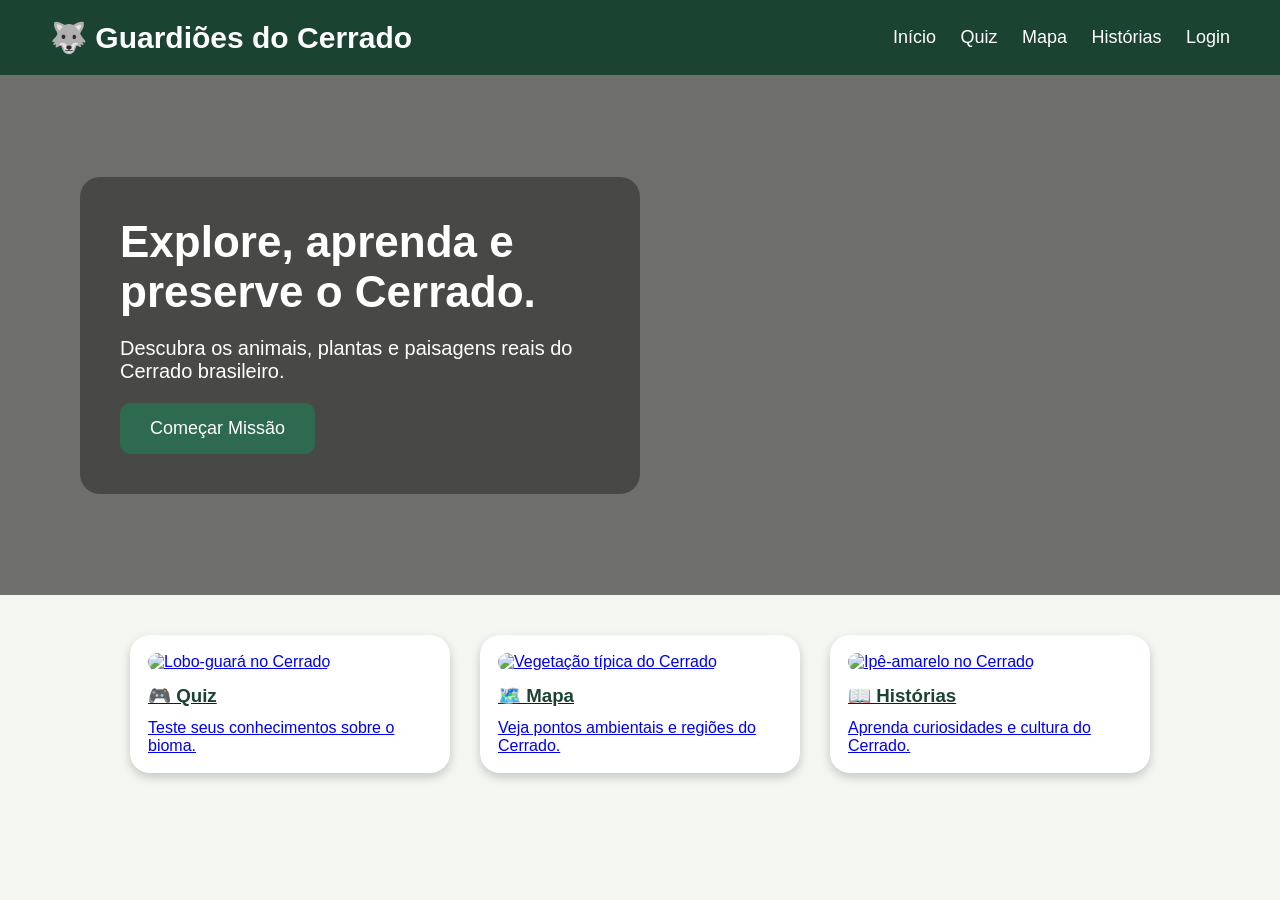
==== commit 2c894fbd: "Fix broken navigation and restore working login/page routes" ====
--- a/index.html
+++ b/index.html
@@ -4,59 +4,44 @@
     <meta charset="UTF-8">
     <meta name="viewport" content="width=device-width, initial-scale=1.0">
     <title>Guardiões do Cerrado</title>
-
     <link rel="stylesheet" href="style.css">
 </head>
 <body>
-
-    <!-- MENU -->
     <header>
         <h1>🐺 Guardiões do Cerrado</h1>
-
         <nav>
-            <a href="index.html">Início</a>
-            <a href="">Espécies</a>
-            <a href="quiz.html">Quiz</a>
-            <a href="">Ranking</a>
-            <a href="login.html">Login</a>
+            <a href="/">Início</a>
+            <a href="/quiz">Quiz</a>
+            <a href="/mapa">Mapa</a>
+            <a href="/historias">Histórias</a>
+            <a href="/login">Login</a>
         </nav>
     </header>
 
-    <!-- BANNER -->
     <section class="banner">
-
         <div class="texto-banner">
-            <h2>Explore, aprenda e preserve.</h2>
-
-            <p>
-                Descubra os animais, plantas e curiosidades
-                do Cerrado de Goiás de forma divertida.
-            </p>
-
-            <a class="botao" href="login.html">Começar Missão</a>
+            <h2>Explore, aprenda e preserve o Cerrado.</h2>
+            <p>Descubra os animais, plantas e paisagens reais do Cerrado brasileiro.</p>
+            <a class="botao" href="/login">Começar Missão</a>
         </div>
-
     </section>
 
-    <!-- CARDS -->
     <section class="cards">
-
-        <div class="card">
-            <h3>🦊 Espécies</h3>
-            <p>Conheça os animais do Cerrado.</p>
-        </div>
-
-        <div class="card">
+        <a class="card" href="/quiz">
+            <img src="https://upload.wikimedia.org/wikipedia/commons/5/58/Chrysocyon_brachyurus.jpg" alt="Lobo-guará no Cerrado">
             <h3>🎮 Quiz</h3>
-            <p>Teste seus conhecimentos.</p>
-        </div>
-
-        <div class="card">
-            <h3>🏆 Ranking</h3>
-            <p>Veja os melhores guardiões.</p>
-        </div>
-
+            <p>Teste seus conhecimentos sobre o bioma.</p>
+        </a>
+        <a class="card" href="/mapa">
+            <img src="https://upload.wikimedia.org/wikipedia/commons/9/9b/Cerrado.jpg" alt="Vegetação típica do Cerrado">
+            <h3>🗺️ Mapa</h3>
+            <p>Veja pontos ambientais e regiões do Cerrado.</p>
+        </a>
+        <a class="card" href="/historias">
+            <img src="https://upload.wikimedia.org/wikipedia/commons/5/51/Handroanthus_albus_IP%C3%8A-AMARELO.JPG" alt="Ipê-amarelo no Cerrado">
+            <h3>📖 Histórias</h3>
+            <p>Aprenda curiosidades e cultura do Cerrado.</p>
+        </a>
     </section>
-
 </body>
-</html>+</html>
--- a/style.css
+++ b/style.css
@@ -1,147 +1,177 @@
-/* ==============================
-   Guardiões do Cerrado - CSS
-   Responsivo mobile-first
-=================================*/
-
-:root {
-  --verde-900: #1b4332;
-  --verde-700: #2d6a4f;
-  --verde-500: #40916c;
-  --verde-200: #d8f3dc;
-  --amarelo: #ffd166;
-  --marrom: #7f5539;
-  --bg: #f4f7f1;
-  --texto: #183126;
-  --branco: #ffffff;
-  --sombra: 0 10px 24px rgba(0, 0, 0, 0.14);
-}
-
-* {
-  margin: 0;
-  padding: 0;
-  box-sizing: border-box;
-}
-
-html, body {
-  width: 100%;
-}
-
-body {
-  font-family: "Poppins", Arial, Helvetica, sans-serif;
-  color: var(--texto);
-  background: var(--bg);
-  line-height: 1.5;
-}
-
-img {
-  max-width: 100%;
-  height: auto;
-  display: block;
-}
-
-/* HEADER / NAV */
-header {
-  position: sticky;
-  top: 0;
-  z-index: 1000;
-  background: var(--verde-900);
-  color: var(--branco);
-  display: flex;
-  align-items: center;
-  justify-content: space-between;
-  gap: 16px;
-  padding: 14px 22px;
-  box-shadow: 0 4px 12px rgba(0, 0, 0, 0.2);
-}
-
-header h1 {
-  font-size: 1.2rem;
-}
-
-nav {
-  display: flex;
-  flex-wrap: wrap;
-  gap: 8px;
-  justify-content: flex-end;
-}
-
-nav a {
-  color: var(--branco);
-  text-decoration: none;
-  padding: 10px 12px;
-  border-radius: 10px;
-  font-weight: 500;
-  transition: background 0.2s ease, transform 0.2s ease;
-}
-
-nav a:hover {
-  background: rgba(255, 255, 255, 0.15);
-  transform: translateY(-1px);
-}
-
-/* BOTÕES (toque melhorado) */
-button,
-.botao {
-  min-height: 48px;
-  padding: 12px 20px;
-  border-radius: 12px;
-  border: none;
-  background: var(--verde-700);
-  color: var(--branco);
-  font-size: 1rem;
-  font-weight: 600;
-  text-decoration: none;
-  display: inline-flex;
-  align-items: center;
-  justify-content: center;
-  cursor: pointer;
-  transition: transform 0.2s ease, background 0.2s ease, box-shadow 0.2s ease;
-}
-
-button:hover,
-.botao:hover {
-  background: var(--verde-500);
-  transform: translateY(-2px);
-  box-shadow: 0 6px 16px rgba(64, 145, 108, 0.35);
-}
-
-/* INDEX */
-.banner {
-  min-height: 60vh;
-  background-image: linear-gradient(rgba(0, 0, 0, 0.45), rgba(0, 0, 0, 0.45)),
-    url("https://images.unsplash.com/photo-1506744038136-46273834b3fb");
-  background-size: cover;
-  background-position: center;
-  display: flex;
-  align-items: center;
-  padding: 24px;
-}
-
-.texto-banner {
-  max-width: 620px;
-  background: rgba(0, 0, 0, 0.38);
-  color: var(--branco);
-  border-radius: 16px;
-  padding: 22px;
-}
-
-.texto-banner h2 { font-size: 2rem; margin-bottom: 10px; }
-.texto-banner p { margin-bottom: 16px; }
-
-.cards {
-  display: flex;
-  flex-wrap: wrap;
-  gap: 16px;
-  justify-content: center;
-  padding: 26px 16px 40px;
-}
-
-.card {
-  background: var(--branco);
-  border-radius: 16px;
-  box-shadow: var(--sombra);
-  padding: 22px;
-  width: min(100%, 320px);
+*{
+    margin: 0;
+    padding: 0;
+    box-sizing: border-box;
+}
+
+body{
+    font-family: Arial, Helvetica, sans-serif;
+    background-color: #f4f7f1;
+}
+
+header{
+    background-color: #1b4332;
+    color: white;
+    display: flex;
+    justify-content: space-between;
+    align-items: center;
+    padding: 20px 50px;
+}
+
+header h1{ font-size: 30px; }
+
+nav a{
+    color: white;
+    text-decoration: none;
+    margin-left: 20px;
+    font-size: 18px;
+    transition: 0.3s;
+}
+
+nav a:hover{ color: #95d5b2; }
+
+.banner{
+    min-height: 520px;
+    background-image:
+        linear-gradient(rgba(0,0,0,0.55), rgba(0,0,0,0.55)),
+        url("https://upload.wikimedia.org/wikipedia/commons/a/a9/Cerrado_Brazil.jpg");
+    background-size: cover;
+    background-position: center;
+    display: flex;
+    align-items: center;
+    padding: 30px 80px;
+}
+
+.texto-banner{
+    background-color: rgba(0,0,0,0.35);
+    padding: 40px;
+    border-radius: 20px;
+    color: white;
+    width: 560px;
+}
+
+.texto-banner h2{
+    font-size: 44px;
+    margin-bottom: 20px;
+}
+
+.texto-banner p{
+    font-size: 20px;
+    margin-bottom: 20px;
+}
+
+button{
+    background-color: #2d6a4f;
+    color: white;
+    border: none;
+    padding: 15px 30px;
+    border-radius: 10px;
+    font-size: 18px;
+    cursor: pointer;
+    transition: 0.3s;
+}
+
+button:hover{ background-color: #40916c; }
+
+.destaque-cerrado{
+    margin: 60px auto 20px;
+    width: min(1200px, 92%);
+    display: grid;
+    grid-template-columns: 1.1fr 1fr;
+    gap: 24px;
+    align-items: center;
+}
+
+.destaque-texto{
+    background: white;
+    padding: 32px;
+    border-radius: 20px;
+    box-shadow: 0 4px 10px rgba(0,0,0,0.12);
+}
+
+.destaque-texto h2{
+    color: #1b4332;
+    margin-bottom: 14px;
+}
+
+.destaque-cerrado img{
+    width: 100%;
+    height: 320px;
+    object-fit: cover;
+    border-radius: 20px;
+    box-shadow: 0 4px 10px rgba(0,0,0,0.18);
+}
+
+.cards{
+    display: flex;
+    justify-content: center;
+    gap: 30px;
+    margin-top: 40px;
+    padding: 0 24px 60px;
+    flex-wrap: wrap;
+}
+
+.card{
+    background-color: white;
+    width: 320px;
+    padding: 18px;
+    border-radius: 20px;
+    text-align: left;
+    box-shadow: 0px 4px 10px rgba(0,0,0,0.2);
+    transition: 0.3s;
+}
+
+.card:hover{ transform: translateY(-10px); }
+
+.card img{
+    width: 100%;
+    height: 190px;
+    object-fit: cover;
+    border-radius: 14px;
+    margin-bottom: 14px;
+}
+
+.card h3{
+    margin-bottom: 12px;
+    color: #1b4332;
+}
+
+@media (max-width: 900px){
+    header{
+        flex-direction: column;
+        gap: 12px;
+        padding: 20px;
+    }
+
+    nav a{ margin: 0 8px; }
+
+    .banner{ padding: 20px; }
+
+    .texto-banner{
+        width: 100%;
+        max-width: 100%;
+    }
+
+    .texto-banner h2{ font-size: 34px; }
+
+    .destaque-cerrado{
+        grid-template-columns: 1fr;
+    }
+}
+
+.botao{display:inline-block;background-color:#2d6a4f;color:#fff;border:none;padding:15px 30px;border-radius:10px;font-size:18px;text-decoration:none;transition:.3s;}
+.botao:hover{background-color:#40916c;}
+
+.auth-page{min-height:calc(100vh - 80px);padding:40px 20px;display:flex;gap:20px;justify-content:center;align-items:flex-start;background:linear-gradient(rgba(27,67,50,.75),rgba(27,67,50,.75)),url("https://upload.wikimedia.org/wikipedia/commons/a/a9/Cerrado_Brazil.jpg") center/cover;}
+.auth-intro{max-width:420px;color:#fff;}
+.auth-tag{display:inline-block;background:#ffd166;color:#3f2f00;padding:6px 12px;border-radius:999px;margin-bottom:12px;font-weight:bold;}
+.auth-container{display:flex;flex-wrap:wrap;gap:16px;}
+.auth-card{background:#fff;padding:24px;border-radius:16px;box-shadow:0 8px 20px rgba(0,0,0,.2);width:min(360px,100%);}
+.auth-card label{display:block;margin:10px 0 6px;color:#1b4332;font-weight:bold;}
+.auth-card input{width:100%;padding:12px;border:2px solid #d8f3dc;border-radius:10px;}
+.auth-feedback{margin-top:12px;font-weight:bold;}
+.auth-feedback.success{color:#2d6a4f;}
+.auth-feedback.error{color:#b00020;}
   transition: transform 0.25s ease;
 }
 
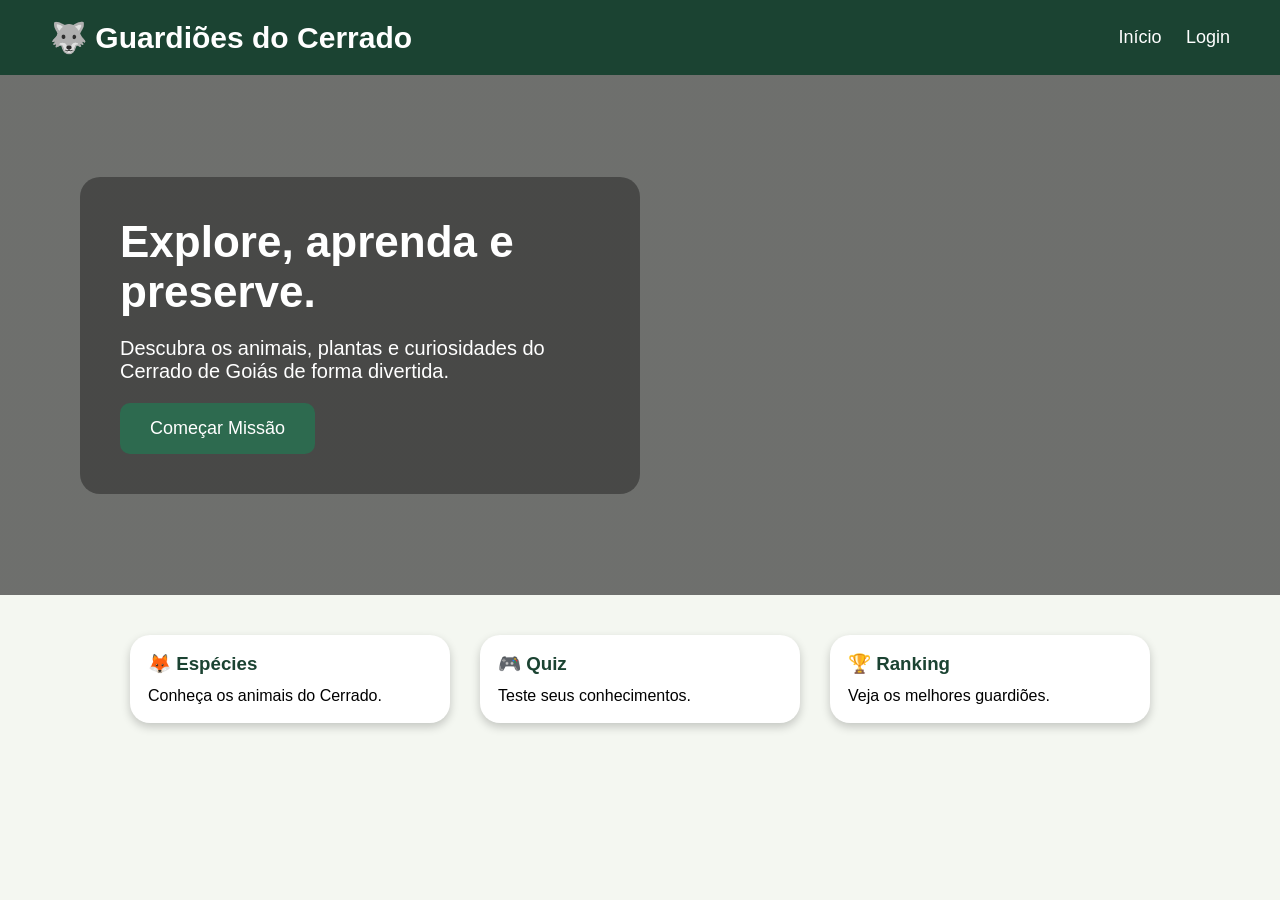
==== commit 6b9140b6: "Revert site to initial + login only" ====
--- a/index.html
+++ b/index.html
@@ -10,38 +10,37 @@
     <header>
         <h1>🐺 Guardiões do Cerrado</h1>
         <nav>
-            <a href="/">Início</a>
-            <a href="/quiz">Quiz</a>
-            <a href="/mapa">Mapa</a>
-            <a href="/historias">Histórias</a>
-            <a href="/login">Login</a>
+            <a href="index.html">Início</a>
+            <a href="login.html">Login</a>
         </nav>
     </header>
 
     <section class="banner">
         <div class="texto-banner">
-            <h2>Explore, aprenda e preserve o Cerrado.</h2>
-            <p>Descubra os animais, plantas e paisagens reais do Cerrado brasileiro.</p>
-            <a class="botao" href="/login">Começar Missão</a>
+            <h2>Explore, aprenda e preserve.</h2>
+            <p>
+                Descubra os animais, plantas e curiosidades
+                do Cerrado de Goiás de forma divertida.
+            </p>
+            <a class="botao" href="login.html">Começar Missão</a>
         </div>
     </section>
 
     <section class="cards">
-        <a class="card" href="/quiz">
-            <img src="https://upload.wikimedia.org/wikipedia/commons/5/58/Chrysocyon_brachyurus.jpg" alt="Lobo-guará no Cerrado">
+        <div class="card">
+            <h3>🦊 Espécies</h3>
+            <p>Conheça os animais do Cerrado.</p>
+        </div>
+
+        <div class="card">
             <h3>🎮 Quiz</h3>
-            <p>Teste seus conhecimentos sobre o bioma.</p>
-        </a>
-        <a class="card" href="/mapa">
-            <img src="https://upload.wikimedia.org/wikipedia/commons/9/9b/Cerrado.jpg" alt="Vegetação típica do Cerrado">
-            <h3>🗺️ Mapa</h3>
-            <p>Veja pontos ambientais e regiões do Cerrado.</p>
-        </a>
-        <a class="card" href="/historias">
-            <img src="https://upload.wikimedia.org/wikipedia/commons/5/51/Handroanthus_albus_IP%C3%8A-AMARELO.JPG" alt="Ipê-amarelo no Cerrado">
-            <h3>📖 Histórias</h3>
-            <p>Aprenda curiosidades e cultura do Cerrado.</p>
-        </a>
+            <p>Teste seus conhecimentos.</p>
+        </div>
+
+        <div class="card">
+            <h3>🏆 Ranking</h3>
+            <p>Veja os melhores guardiões.</p>
+        </div>
     </section>
 </body>
 </html>
--- a/style.css
+++ b/style.css
@@ -34,7 +34,7 @@
     min-height: 520px;
     background-image:
         linear-gradient(rgba(0,0,0,0.55), rgba(0,0,0,0.55)),
-        url("https://upload.wikimedia.org/wikipedia/commons/a/a9/Cerrado_Brazil.jpg");
+        url("https://images.unsplash.com/photo-1506744038136-46273834b3fb");
     background-size: cover;
     background-position: center;
     display: flex;
@@ -162,7 +162,7 @@
 .botao{display:inline-block;background-color:#2d6a4f;color:#fff;border:none;padding:15px 30px;border-radius:10px;font-size:18px;text-decoration:none;transition:.3s;}
 .botao:hover{background-color:#40916c;}
 
-.auth-page{min-height:calc(100vh - 80px);padding:40px 20px;display:flex;gap:20px;justify-content:center;align-items:flex-start;background:linear-gradient(rgba(27,67,50,.75),rgba(27,67,50,.75)),url("https://upload.wikimedia.org/wikipedia/commons/a/a9/Cerrado_Brazil.jpg") center/cover;}
+.auth-page{min-height:calc(100vh - 80px);padding:40px 20px;display:flex;gap:20px;justify-content:center;align-items:flex-start;background:linear-gradient(rgba(27,67,50,.75),rgba(27,67,50,.75)),url("https://images.unsplash.com/photo-1506744038136-46273834b3fb") center/cover;}
 .auth-intro{max-width:420px;color:#fff;}
 .auth-tag{display:inline-block;background:#ffd166;color:#3f2f00;padding:6px 12px;border-radius:999px;margin-bottom:12px;font-weight:bold;}
 .auth-container{display:flex;flex-wrap:wrap;gap:16px;}
